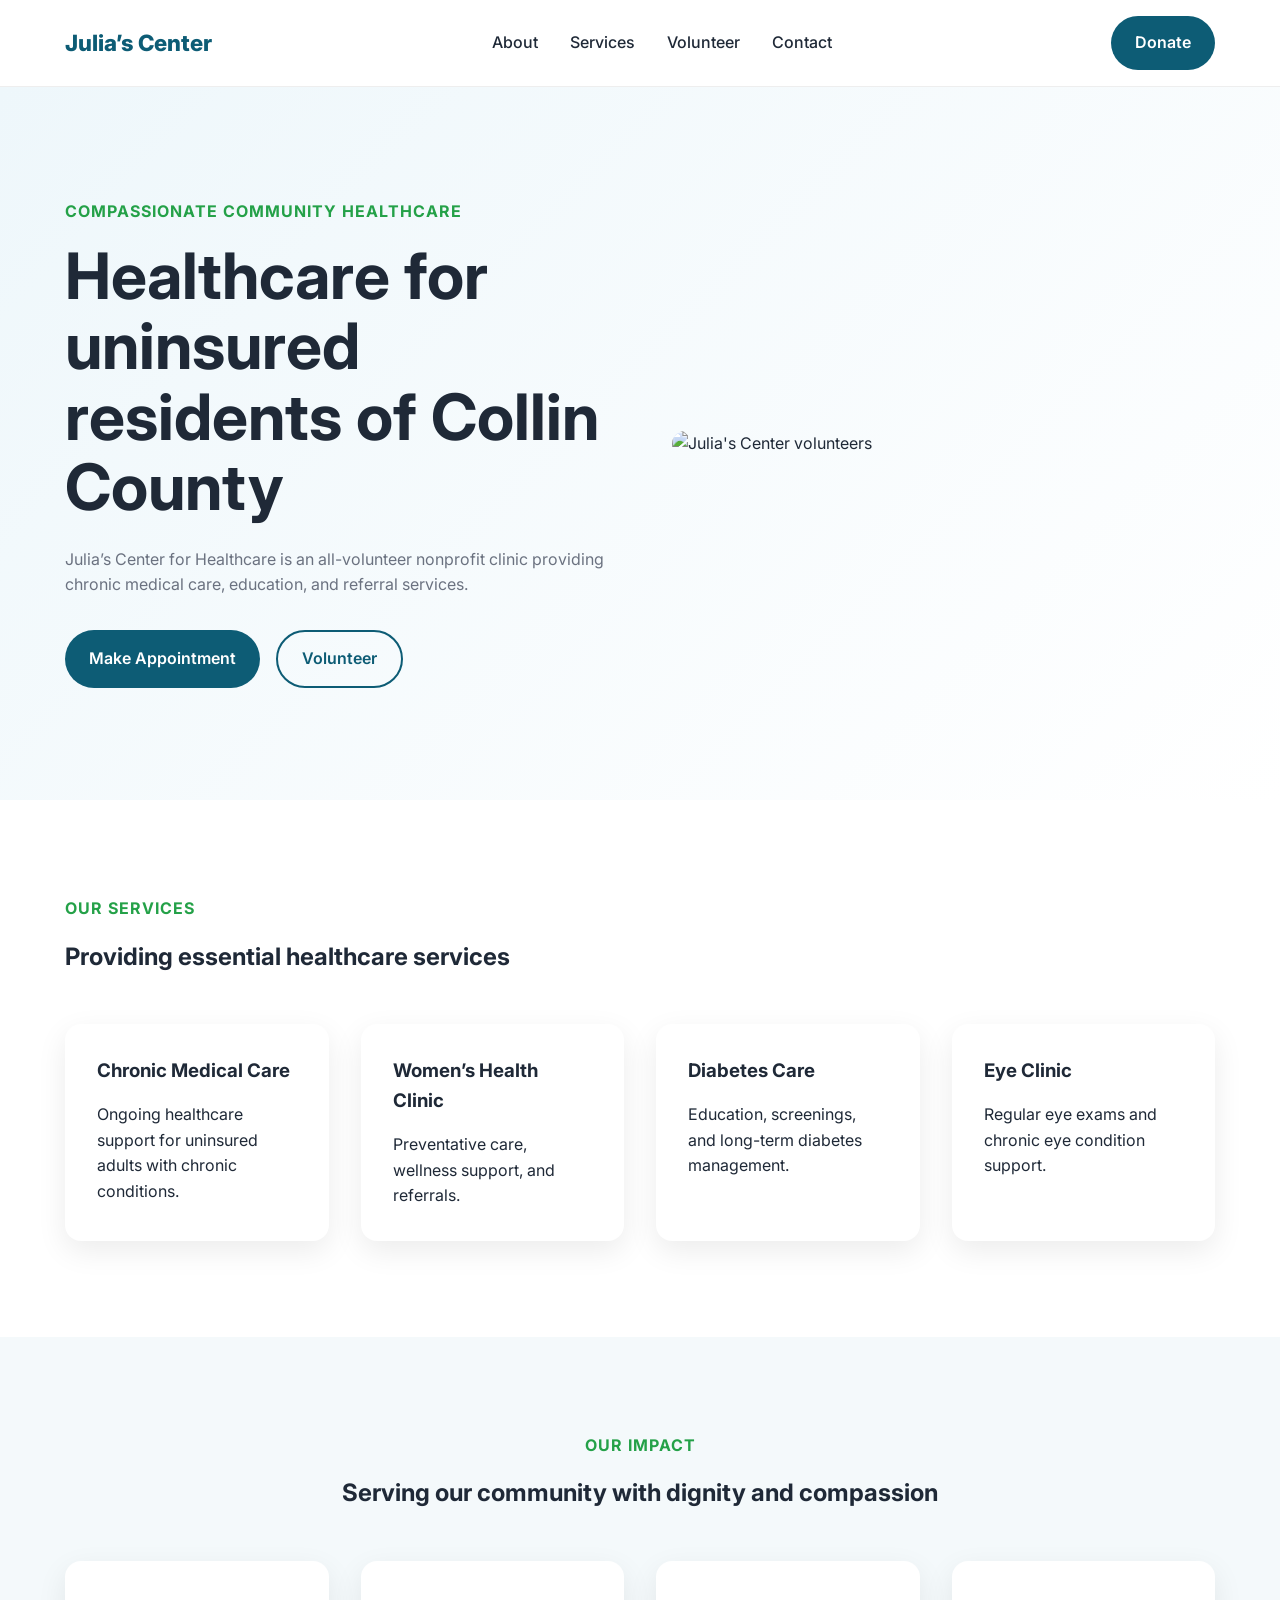
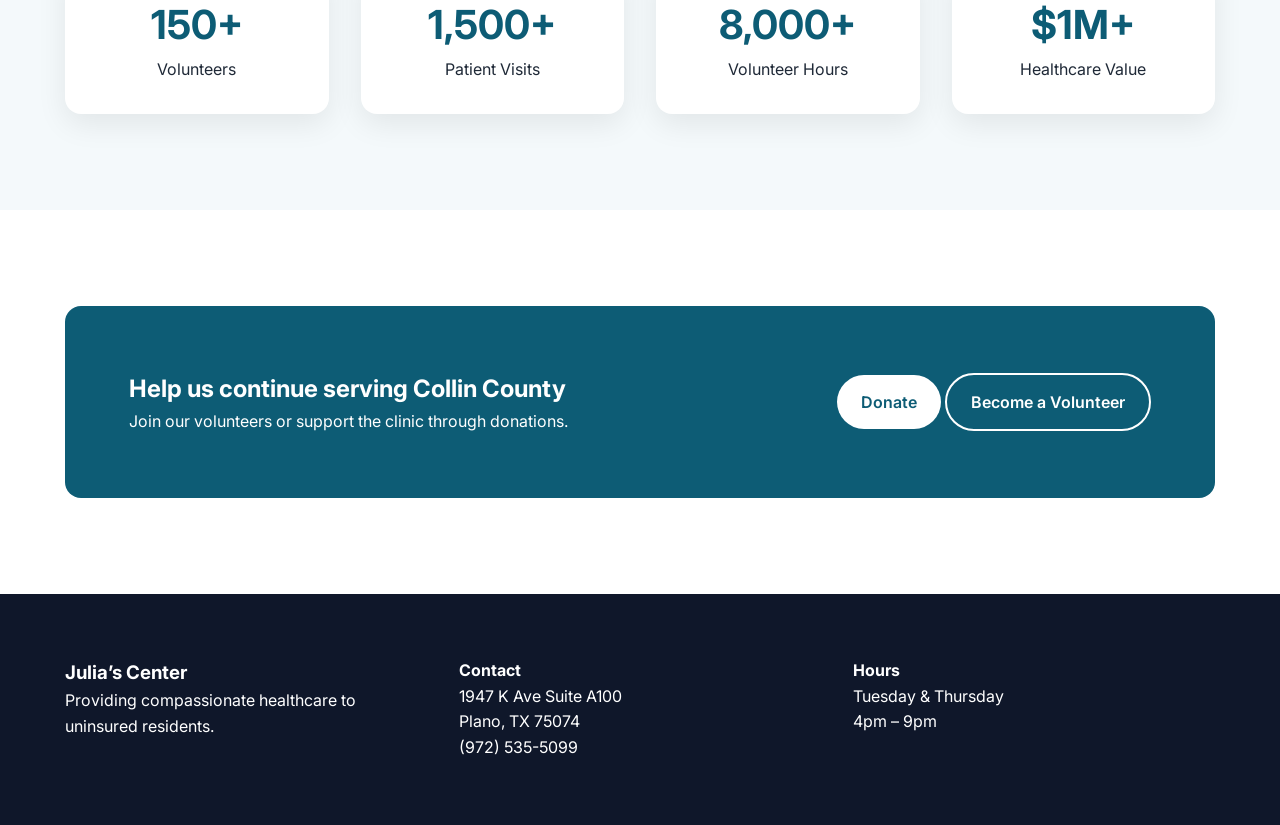
==== index.html @ eb153f50 "Add website files" ====
<!DOCTYPE html>
<html lang="en">
<head>
  <meta charset="UTF-8" />
  <meta
    name="viewport"
    content="width=device-width, initial-scale=1.0"
  />

  <title>Julia's Center for Healthcare</title>

  <meta
    name="description"
    content="Healthcare for uninsured residents of Collin County."
  />

  <link rel="preconnect" href="https://fonts.googleapis.com">
  <link rel="preconnect" href="https://fonts.gstatic.com" crossorigin>

  <link
    href="https://fonts.googleapis.com/css2?family=Inter:wght@400;500;600;700;800&display=swap"
    rel="stylesheet"
  />

  <link rel="stylesheet" href="styles.css" />
</head>

<body>

  <!-- HEADER -->
  <header class="header">
    <div class="container nav-wrapper">

      <a href="#" class="logo">
        Julia’s Center
      </a>

      <nav class="nav">
        <a href="#">About</a>
        <a href="#">Services</a>
        <a href="#">Volunteer</a>
        <a href="#">Contact</a>
      </nav>

      <a href="#" class="btn btn-primary">
        Donate
      </a>

    </div>
  </header>

  <!-- HERO -->
  <section class="hero">

    <div class="container hero-grid">

      <div class="hero-content">

        <span class="eyebrow">
          Compassionate Community Healthcare
        </span>

        <h1>
          Healthcare for uninsured residents of Collin County
        </h1>

        <p>
          Julia’s Center for Healthcare is an all-volunteer nonprofit clinic
          providing chronic medical care, education, and referral services.
        </p>

        <div class="hero-buttons">
          <a href="#" class="btn btn-primary">
            Make Appointment
          </a>

          <a href="#" class="btn btn-secondary">
            Volunteer
          </a>
        </div>

      </div>

      <div class="hero-image">
        <img
          src="images/clinic.jpg"
          alt="Julia's Center volunteers"
        />
      </div>

    </div>

  </section>

  <!-- SERVICES -->
  <section class="services">

    <div class="container">

      <div class="section-heading">
        <span class="eyebrow">Our Services</span>

        <h2>
          Providing essential healthcare services
        </h2>
      </div>

      <div class="service-grid">

        <article class="card">
          <h3>Chronic Medical Care</h3>

          <p>
            Ongoing healthcare support for uninsured adults with chronic conditions.
          </p>
        </article>

        <article class="card">
          <h3>Women’s Health Clinic</h3>

          <p>
            Preventative care, wellness support, and referrals.
          </p>
        </article>

        <article class="card">
          <h3>Diabetes Care</h3>

          <p>
            Education, screenings, and long-term diabetes management.
          </p>
        </article>

        <article class="card">
          <h3>Eye Clinic</h3>

          <p>
            Regular eye exams and chronic eye condition support.
          </p>
        </article>

      </div>

    </div>

  </section>

  <!-- IMPACT -->
  <section class="impact">

    <div class="container">

      <div class="section-heading center">
        <span class="eyebrow">Our Impact</span>

        <h2>
          Serving our community with dignity and compassion
        </h2>
      </div>

      <div class="stats-grid">

        <div class="stat-card">
          <h3>150+</h3>
          <p>Volunteers</p>
        </div>

        <div class="stat-card">
          <h3>1,500+</h3>
          <p>Patient Visits</p>
        </div>

        <div class="stat-card">
          <h3>8,000+</h3>
          <p>Volunteer Hours</p>
        </div>

        <div class="stat-card">
          <h3>$1M+</h3>
          <p>Healthcare Value</p>
        </div>

      </div>

    </div>

  </section>

  <!-- CTA -->
  <section class="cta">

    <div class="container cta-box">

      <div>
        <h2>
          Help us continue serving Collin County
        </h2>

        <p>
          Join our volunteers or support the clinic through donations.
        </p>
      </div>

      <div class="cta-buttons">
        <a href="#" class="btn btn-light">
          Donate
        </a>

        <a href="#" class="btn btn-outline">
          Become a Volunteer
        </a>
      </div>

    </div>

  </section>

  <!-- FOOTER -->
  <footer class="footer">

    <div class="container footer-grid">

      <div>
        <h3>Julia’s Center</h3>

        <p>
          Providing compassionate healthcare to uninsured residents.
        </p>
      </div>

      <div>
        <h4>Contact</h4>

        <p>1947 K Ave Suite A100</p>
        <p>Plano, TX 75074</p>
        <p>(972) 535-5099</p>
      </div>

      <div>
        <h4>Hours</h4>

        <p>Tuesday & Thursday</p>
        <p>4pm – 9pm</p>
      </div>

    </div>

  </footer>

</body>
</html>
---- styles.css ----
:root {
  --primary: #0d5c75;
  --secondary: #f4f9fb;
  --accent: #24a148;
  --dark: #1f2937;
  --gray: #6b7280;
  --white: #ffffff;

  --radius: 16px;
  --shadow:
    0 10px 30px rgba(0, 0, 0, 0.08);
}

* {
  margin: 0;
  padding: 0;
  box-sizing: border-box;
}

html {
  scroll-behavior: smooth;
}

body {
  font-family: "Inter", sans-serif;
  color: var(--dark);
  line-height: 1.6;
  background: #fff;
}

img {
  width: 100%;
  display: block;
  border-radius: var(--radius);
}

a {
  text-decoration: none;
}

.container {
  width: min(1150px, 90%);
  margin-inline: auto;
}

/* HEADER */

.header {
  position: sticky;
  top: 0;
  z-index: 1000;

  background: rgba(255,255,255,0.95);
  backdrop-filter: blur(12px);

  border-bottom: 1px solid #eee;
}

.nav-wrapper {
  display: flex;
  align-items: center;
  justify-content: space-between;

  padding: 1rem 0;
}

.logo {
  font-size: 1.4rem;
  font-weight: 800;
  color: var(--primary);
}

.nav {
  display: flex;
  gap: 2rem;
}

.nav a {
  color: var(--dark);
  font-weight: 500;
}

/* BUTTONS */

.btn {
  display: inline-flex;
  align-items: center;
  justify-content: center;

  padding: 0.9rem 1.5rem;
  border-radius: 999px;

  font-weight: 600;

  transition: 0.3s ease;
}

.btn-primary {
  background: var(--primary);
  color: white;
}

.btn-primary:hover {
  background: #09485d;
}

.btn-secondary {
  border: 2px solid var(--primary);
  color: var(--primary);
}

.btn-light {
  background: white;
  color: var(--primary);
}

.btn-outline {
  border: 2px solid white;
  color: white;
}

/* HERO */

.hero {
  padding: 7rem 0;
  background:
    linear-gradient(
      135deg,
      #eef7fb,
      #ffffff
    );
}

.hero-grid {
  display: grid;
  grid-template-columns: 1fr 1fr;
  gap: 4rem;
  align-items: center;
}

.hero-content h1 {
  font-size: clamp(2.5rem, 5vw, 4.5rem);
  line-height: 1.1;
  margin-bottom: 1.5rem;
}

.hero-content p {
  color: var(--gray);
  margin-bottom: 2rem;
  max-width: 600px;
}

.eyebrow {
  display: inline-block;
  margin-bottom: 1rem;

  color: var(--accent);
  font-weight: 700;
  text-transform: uppercase;
  letter-spacing: 1px;
}

.hero-buttons {
  display: flex;
  gap: 1rem;
}

/* SECTIONS */

section {
  padding: 6rem 0;
}

.section-heading {
  margin-bottom: 3rem;
}

.section-heading.center {
  text-align: center;
}

/* SERVICES */

.services {
  background: white;
}

.service-grid {
  display: grid;
  grid-template-columns:
    repeat(auto-fit, minmax(250px, 1fr));

  gap: 2rem;
}

.card {
  background: white;
  padding: 2rem;
  border-radius: var(--radius);

  box-shadow: var(--shadow);

  transition: 0.3s ease;
}

.card:hover {
  transform: translateY(-5px);
}

.card h3 {
  margin-bottom: 1rem;
}

/* IMPACT */

.impact {
  background: var(--secondary);
}

.stats-grid {
  display: grid;
  grid-template-columns:
    repeat(auto-fit, minmax(200px, 1fr));

  gap: 2rem;
}

.stat-card {
  background: white;
  padding: 2rem;
  border-radius: var(--radius);
  text-align: center;

  box-shadow: var(--shadow);
}

.stat-card h3 {
  font-size: 2.5rem;
  color: var(--primary);
}

/* CTA */

.cta-box {
  background: var(--primary);
  color: white;

  border-radius: var(--radius);

  padding: 4rem;

  display: flex;
  justify-content: space-between;
  align-items: center;
  gap: 2rem;
}

/* FOOTER */

.footer {
  background: #0f172a;
  color: white;
  padding: 4rem 0;
}

.footer-grid {
  display: grid;
  grid-template-columns:
    repeat(auto-fit, minmax(250px, 1fr));

  gap: 2rem;
}

/* MOBILE */

@media (max-width: 900px) {

  .hero-grid,
  .cta-box {
    grid-template-columns: 1fr;
    flex-direction: column;
  }

  .nav {
    display: none;
  }

  .hero {
    padding: 4rem 0;
  }

  .hero-buttons {
    flex-direction: column;
  }

  .cta-buttons {
    width: 100%;
    display: flex;
    flex-direction: column;
  }

  .btn {
    width: 100%;
  }
}
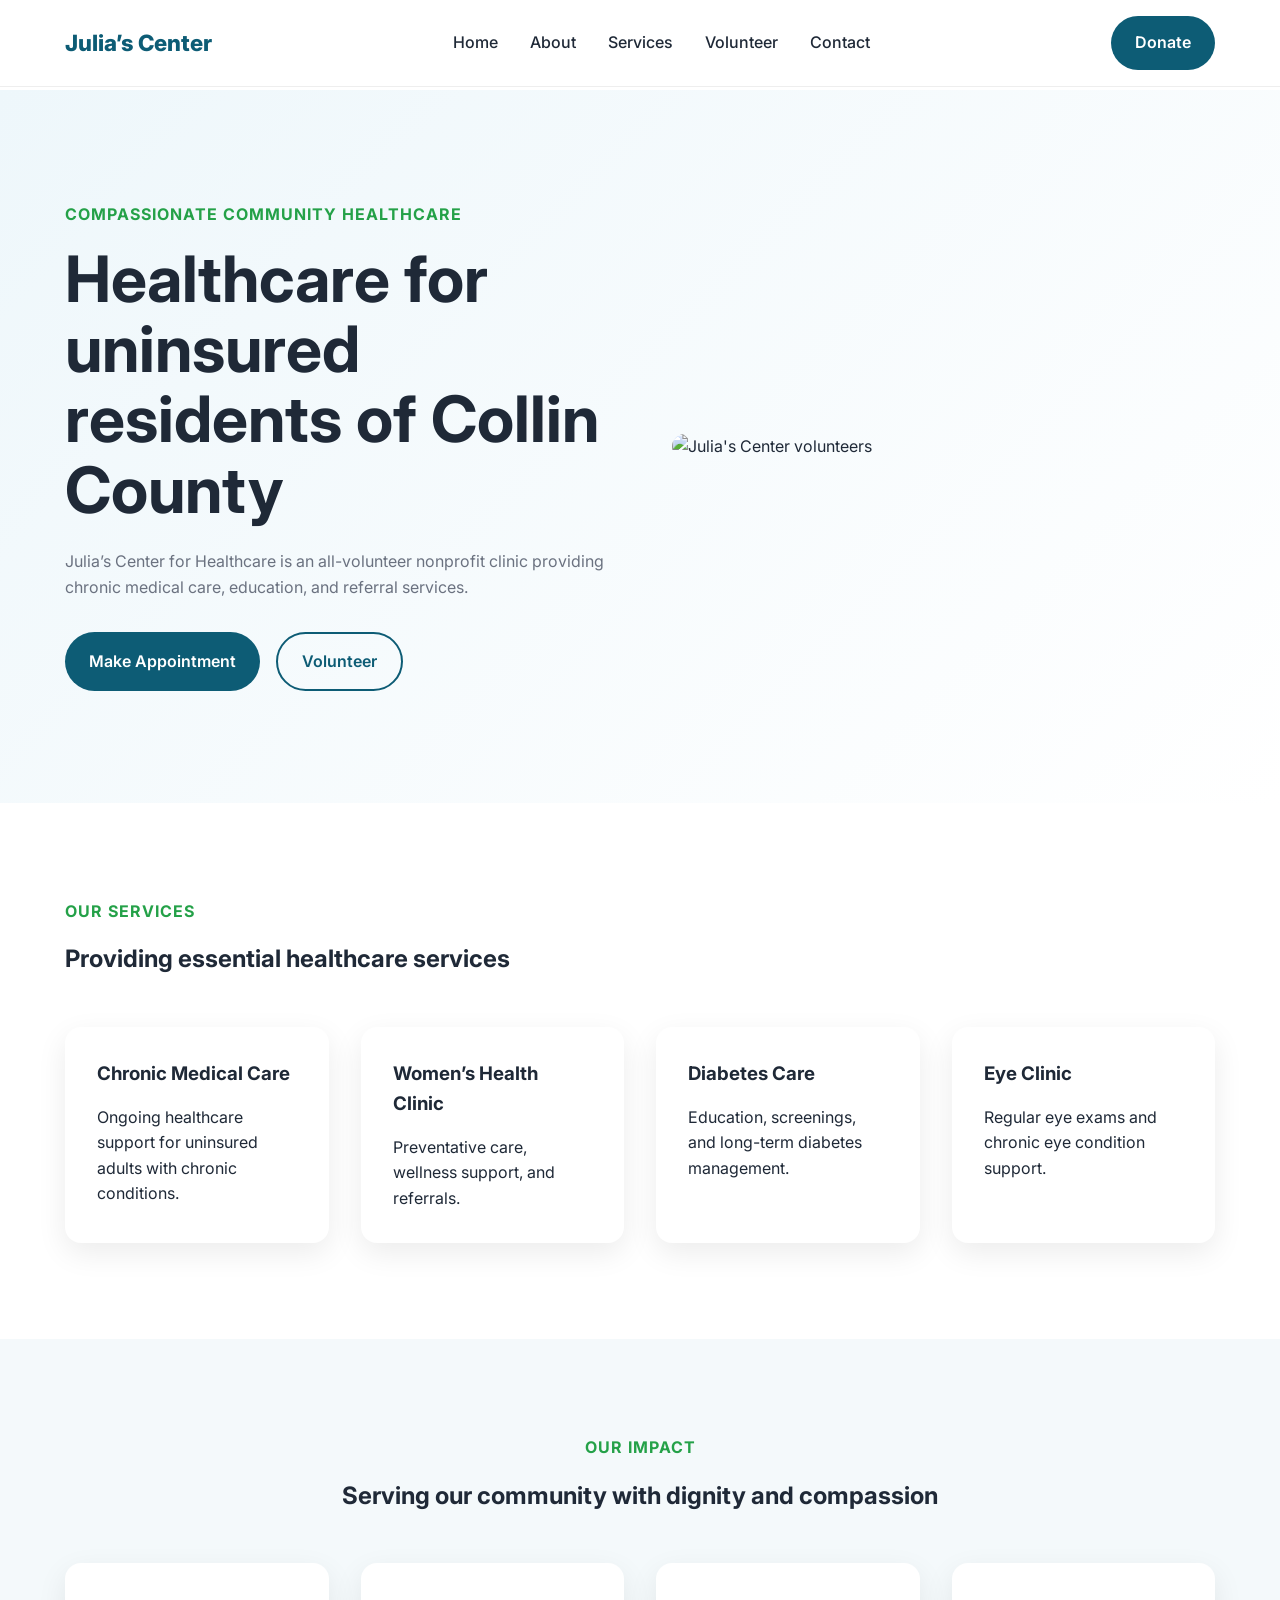
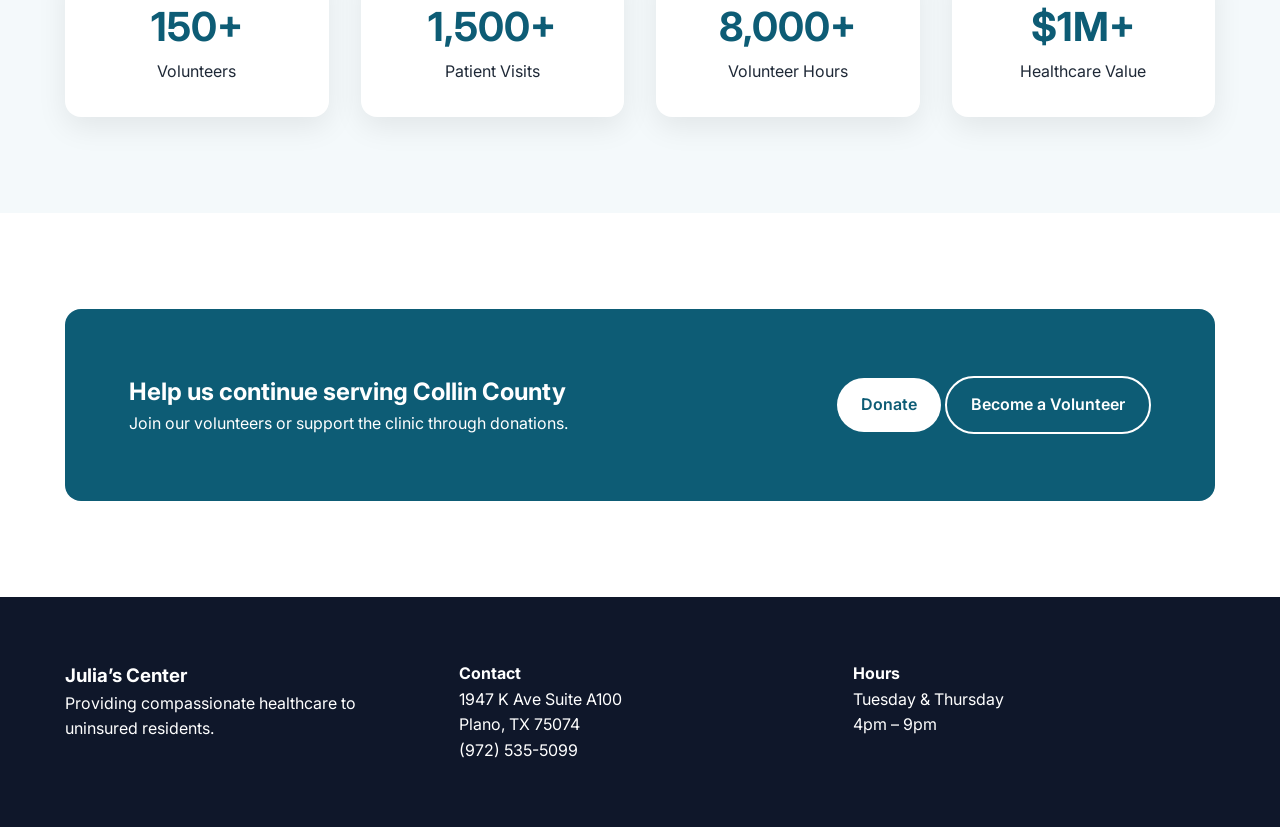
==== commit 9039cee6: "Navigation fades away" ====
--- a/index.html
+++ b/index.html
@@ -1,11 +1,10 @@
+<!-- index.html -->
+
 <!DOCTYPE html>
 <html lang="en">
 <head>
   <meta charset="UTF-8" />
-  <meta
-    name="viewport"
-    content="width=device-width, initial-scale=1.0"
-  />
+  <meta name="viewport" content="width=device-width, initial-scale=1.0"/>
 
   <title>Julia's Center for Healthcare</title>
 
@@ -14,39 +13,47 @@
     content="Healthcare for uninsured residents of Collin County."
   />
 
+  <!-- Google Font -->
   <link rel="preconnect" href="https://fonts.googleapis.com">
-  <link rel="preconnect" href="https://fonts.gstatic.com" crossorigin>
+  <link rel="preconnect" href="https://fonts.gstatic.com" crossorigin="anonymous">
 
   <link
     href="https://fonts.googleapis.com/css2?family=Inter:wght@400;500;600;700;800&display=swap"
     rel="stylesheet"
   />
 
-  <link rel="stylesheet" href="styles.css" />
+  <!-- CSS -->
+  <link rel="stylesheet" href="indexStyles.css" />
 </head>
 
 <body>
 
   <!-- HEADER -->
   <header class="header">
+
     <div class="container nav-wrapper">
 
-      <a href="#" class="logo">
+      <!-- LOGO -->
+      <a href="index.html" class="logo">
         Julia’s Center
       </a>
 
+      <!-- NAV -->
       <nav class="nav">
-        <a href="#">About</a>
-        <a href="#">Services</a>
-        <a href="#">Volunteer</a>
-        <a href="#">Contact</a>
+        <a href="index.html">Home</a>
+        <a href="about.html">About</a>
+        <a href="services.html">Services</a>
+        <a href="volunteer.html">Volunteer</a>
+        <a href="contact.html">Contact</a>
       </nav>
 
-      <a href="#" class="btn btn-primary">
+      <!-- BUTTON -->
+      <a href="donate.html" class="btn btn-primary">
         Donate
       </a>
 
     </div>
+
   </header>
 
   <!-- HERO -->
@@ -70,22 +77,27 @@
         </p>
 
         <div class="hero-buttons">
-          <a href="#" class="btn btn-primary">
+
+          <a href="contact.html" class="btn btn-primary">
             Make Appointment
           </a>
 
-          <a href="#" class="btn btn-secondary">
+          <a href="volunteer.html" class="btn btn-secondary">
             Volunteer
           </a>
-        </div>
-
-      </div>
-
+
+        </div>
+
+      </div>
+
+      <!-- IMAGE -->
       <div class="hero-image">
+
         <img
           src="images/clinic.jpg"
           alt="Julia's Center volunteers"
         />
+
       </div>
 
     </div>
@@ -98,11 +110,15 @@
     <div class="container">
 
       <div class="section-heading">
-        <span class="eyebrow">Our Services</span>
+
+        <span class="eyebrow">
+          Our Services
+        </span>
 
         <h2>
           Providing essential healthcare services
         </h2>
+
       </div>
 
       <div class="service-grid">
@@ -111,7 +127,8 @@
           <h3>Chronic Medical Care</h3>
 
           <p>
-            Ongoing healthcare support for uninsured adults with chronic conditions.
+            Ongoing healthcare support for uninsured adults
+            with chronic conditions.
           </p>
         </article>
 
@@ -151,11 +168,15 @@
     <div class="container">
 
       <div class="section-heading center">
-        <span class="eyebrow">Our Impact</span>
+
+        <span class="eyebrow">
+          Our Impact
+        </span>
 
         <h2>
           Serving our community with dignity and compassion
         </h2>
+
       </div>
 
       <div class="stats-grid">
@@ -192,6 +213,7 @@
     <div class="container cta-box">
 
       <div>
+
         <h2>
           Help us continue serving Collin County
         </h2>
@@ -199,16 +221,19 @@
         <p>
           Join our volunteers or support the clinic through donations.
         </p>
+
       </div>
 
       <div class="cta-buttons">
-        <a href="#" class="btn btn-light">
+
+        <a href="donate.html" class="btn btn-light">
           Donate
         </a>
 
-        <a href="#" class="btn btn-outline">
+        <a href="volunteer.html" class="btn btn-outline">
           Become a Volunteer
         </a>
+
       </div>
 
     </div>
@@ -221,31 +246,40 @@
     <div class="container footer-grid">
 
       <div>
+
         <h3>Julia’s Center</h3>
 
         <p>
           Providing compassionate healthcare to uninsured residents.
         </p>
-      </div>
-
-      <div>
+
+      </div>
+
+      <div>
+
         <h4>Contact</h4>
 
         <p>1947 K Ave Suite A100</p>
         <p>Plano, TX 75074</p>
         <p>(972) 535-5099</p>
-      </div>
-
-      <div>
+
+      </div>
+
+      <div>
+
         <h4>Hours</h4>
 
         <p>Tuesday & Thursday</p>
         <p>4pm – 9pm</p>
+
       </div>
 
     </div>
 
   </footer>
+
+  <!-- JS -->
+  <script src="navigationActions.js"></script>
 
 </body>
 </html>
--- a/indexStyles.css
+++ b/indexStyles.css
@@ -0,0 +1,376 @@
+/* indexStyles.css */
+
+:root {
+  --primary: #0d5c75;
+  --secondary: #f4f9fb;
+  --accent: #24a148;
+  --dark: #1f2937;
+  --gray: #6b7280;
+  --white: #ffffff;
+
+  --radius: 16px;
+
+  --shadow:
+    0 10px 30px rgba(0, 0, 0, 0.08);
+}
+
+/* RESET */
+
+* {
+  margin: 0;
+  padding: 0;
+  box-sizing: border-box;
+}
+
+html {
+  scroll-behavior: smooth;
+}
+
+body {
+  font-family: "Inter", sans-serif;
+  color: var(--dark);
+  line-height: 1.6;
+  background: #fff;
+
+  /* prevents fixed header overlap */
+  padding-top: 90px;
+}
+
+img {
+  width: 100%;
+  display: block;
+  border-radius: var(--radius);
+}
+
+a {
+  text-decoration: none;
+}
+
+.container {
+  width: min(1150px, 90%);
+  margin-inline: auto;
+}
+
+/* HEADER */
+
+.header {
+  position: fixed;
+
+  top: 0;
+  left: 0;
+
+  width: 100%;
+
+  z-index: 1000;
+
+  background: rgba(255,255,255,0.95);
+
+  backdrop-filter: blur(12px);
+
+  border-bottom: 1px solid #eee;
+
+  transition:
+    transform 0.35s ease,
+    background 0.3s ease;
+}
+
+/* hide on scroll */
+.header.hide {
+  transform: translateY(-100%);
+}
+
+/* show when hovered */
+.header:hover {
+  transform: translateY(0);
+}
+
+.nav-wrapper {
+  display: flex;
+
+  align-items: center;
+  justify-content: space-between;
+
+  padding: 1rem 0;
+}
+
+.logo {
+  font-size: 1.4rem;
+  font-weight: 800;
+
+  color: var(--primary);
+}
+
+.nav {
+  display: flex;
+  gap: 2rem;
+}
+
+.nav a {
+  color: var(--dark);
+  font-weight: 500;
+
+  transition: 0.2s ease;
+}
+
+.nav a:hover {
+  color: var(--primary);
+}
+
+/* BUTTONS */
+
+.btn {
+  display: inline-flex;
+
+  align-items: center;
+  justify-content: center;
+
+  padding: 0.9rem 1.5rem;
+
+  border-radius: 999px;
+
+  font-weight: 600;
+
+  transition: 0.3s ease;
+}
+
+.btn-primary {
+  background: var(--primary);
+  color: white;
+}
+
+.btn-primary:hover {
+  background: #09485d;
+}
+
+.btn-secondary {
+  border: 2px solid var(--primary);
+  color: var(--primary);
+}
+
+.btn-secondary:hover {
+  background: var(--primary);
+  color: white;
+}
+
+.btn-light {
+  background: white;
+  color: var(--primary);
+}
+
+.btn-outline {
+  border: 2px solid white;
+  color: white;
+}
+
+/* HERO */
+
+.hero {
+  padding: 7rem 0;
+
+  background:
+    linear-gradient(
+      135deg,
+      #eef7fb,
+      #ffffff
+    );
+}
+
+.hero-grid {
+  display: grid;
+
+  grid-template-columns: 1fr 1fr;
+
+  gap: 4rem;
+
+  align-items: center;
+}
+
+.hero-content h1 {
+  font-size: clamp(2.5rem, 5vw, 4.5rem);
+
+  line-height: 1.1;
+
+  margin-bottom: 1.5rem;
+}
+
+.hero-content p {
+  color: var(--gray);
+
+  margin-bottom: 2rem;
+
+  max-width: 600px;
+}
+
+.eyebrow {
+  display: inline-block;
+
+  margin-bottom: 1rem;
+
+  color: var(--accent);
+
+  font-weight: 700;
+
+  text-transform: uppercase;
+
+  letter-spacing: 1px;
+}
+
+.hero-buttons {
+  display: flex;
+  gap: 1rem;
+}
+
+/* SECTIONS */
+
+section {
+  padding: 6rem 0;
+}
+
+.section-heading {
+  margin-bottom: 3rem;
+}
+
+.section-heading.center {
+  text-align: center;
+}
+
+/* SERVICES */
+
+.services {
+  background: white;
+}
+
+.service-grid {
+  display: grid;
+
+  grid-template-columns:
+    repeat(auto-fit, minmax(250px, 1fr));
+
+  gap: 2rem;
+}
+
+.card {
+  background: white;
+
+  padding: 2rem;
+
+  border-radius: var(--radius);
+
+  box-shadow: var(--shadow);
+
+  transition: 0.3s ease;
+}
+
+.card:hover {
+  transform: translateY(-5px);
+}
+
+.card h3 {
+  margin-bottom: 1rem;
+}
+
+/* IMPACT */
+
+.impact {
+  background: var(--secondary);
+}
+
+.stats-grid {
+  display: grid;
+
+  grid-template-columns:
+    repeat(auto-fit, minmax(200px, 1fr));
+
+  gap: 2rem;
+}
+
+.stat-card {
+  background: white;
+
+  padding: 2rem;
+
+  border-radius: var(--radius);
+
+  text-align: center;
+
+  box-shadow: var(--shadow);
+}
+
+.stat-card h3 {
+  font-size: 2.5rem;
+  color: var(--primary);
+}
+
+/* CTA */
+
+.cta-box {
+  background: var(--primary);
+
+  color: white;
+
+  border-radius: var(--radius);
+
+  padding: 4rem;
+
+  display: flex;
+
+  justify-content: space-between;
+  align-items: center;
+
+  gap: 2rem;
+}
+
+/* FOOTER */
+
+.footer {
+  background: #0f172a;
+
+  color: white;
+
+  padding: 4rem 0;
+}
+
+.footer-grid {
+  display: grid;
+
+  grid-template-columns:
+    repeat(auto-fit, minmax(250px, 1fr));
+
+  gap: 2rem;
+}
+
+/* MOBILE */
+
+@media (max-width: 900px) {
+
+  .hero-grid,
+  .cta-box {
+    grid-template-columns: 1fr;
+
+    flex-direction: column;
+  }
+
+  .nav {
+    display: none;
+  }
+
+  .hero {
+    padding: 4rem 0;
+  }
+
+  .hero-buttons {
+    flex-direction: column;
+  }
+
+  .cta-buttons {
+    width: 100%;
+
+    display: flex;
+
+    flex-direction: column;
+  }
+
+  .btn {
+    width: 100%;
+  }
+}
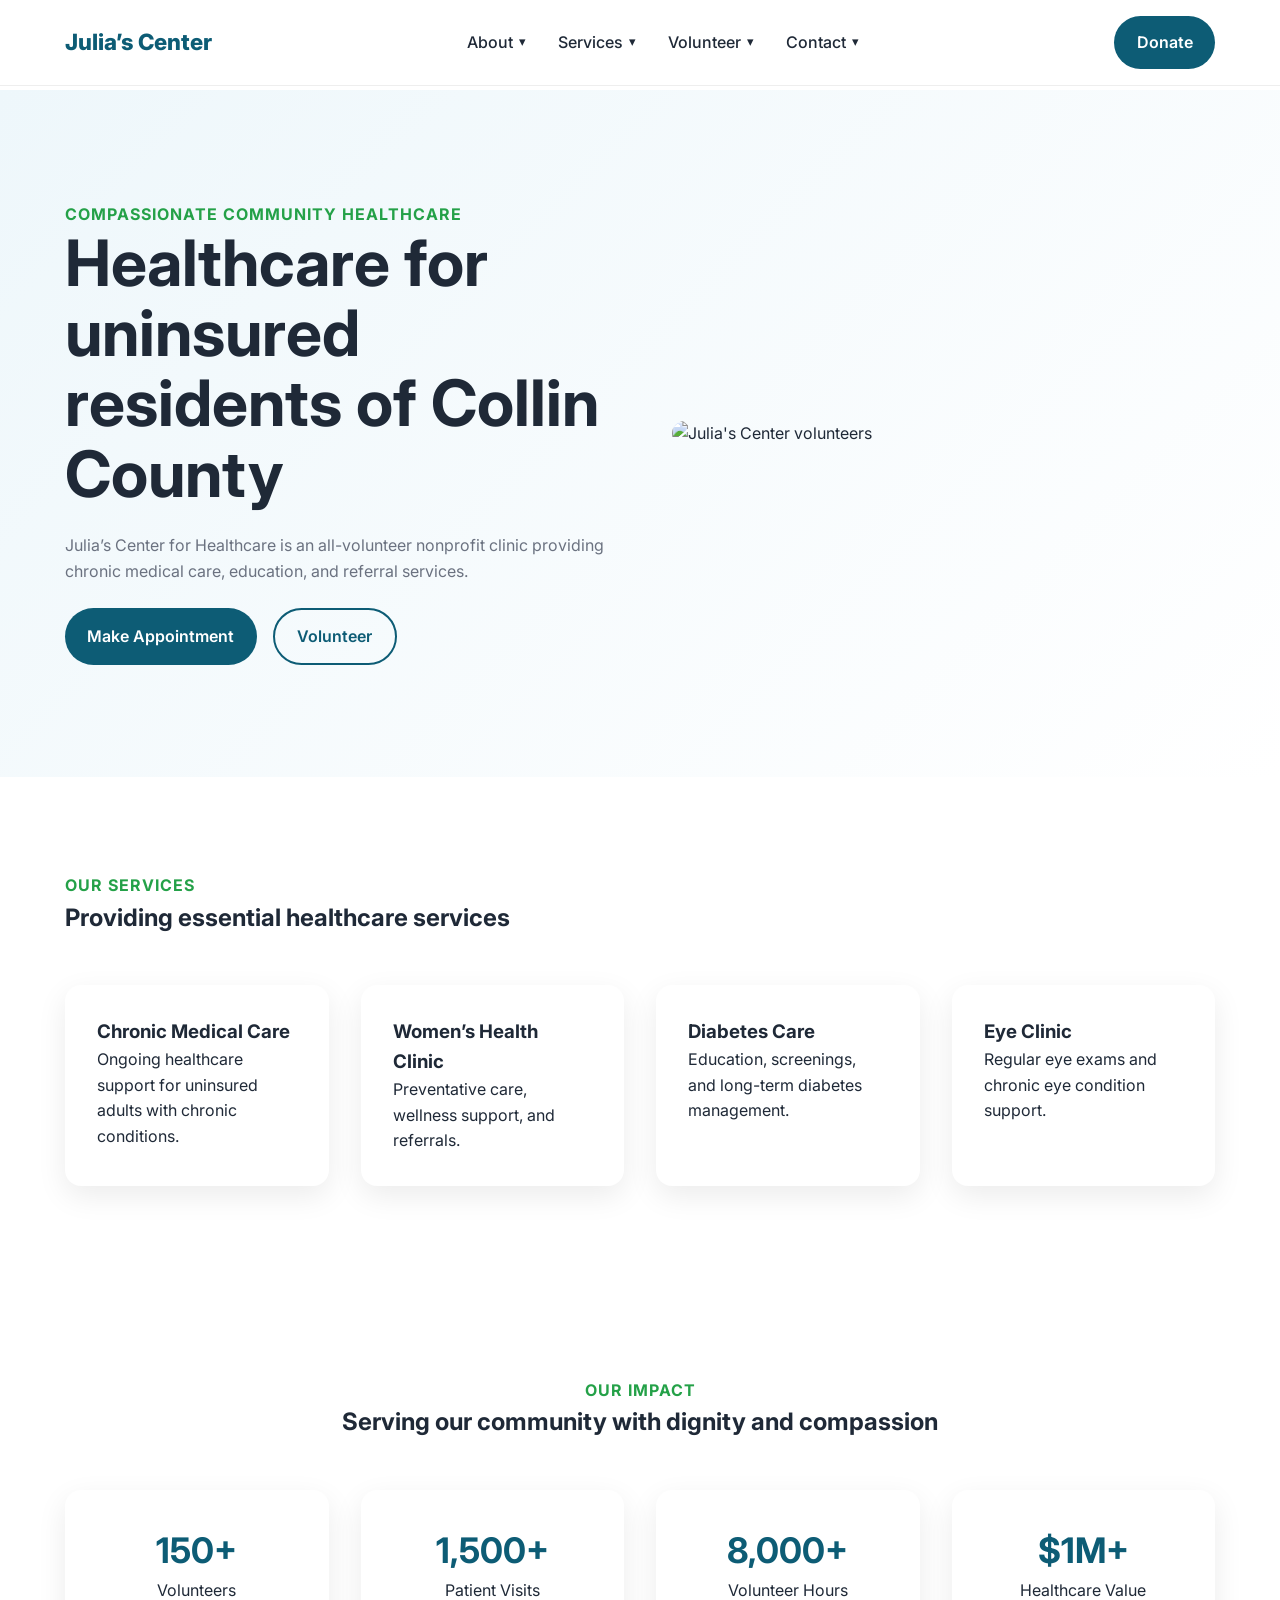
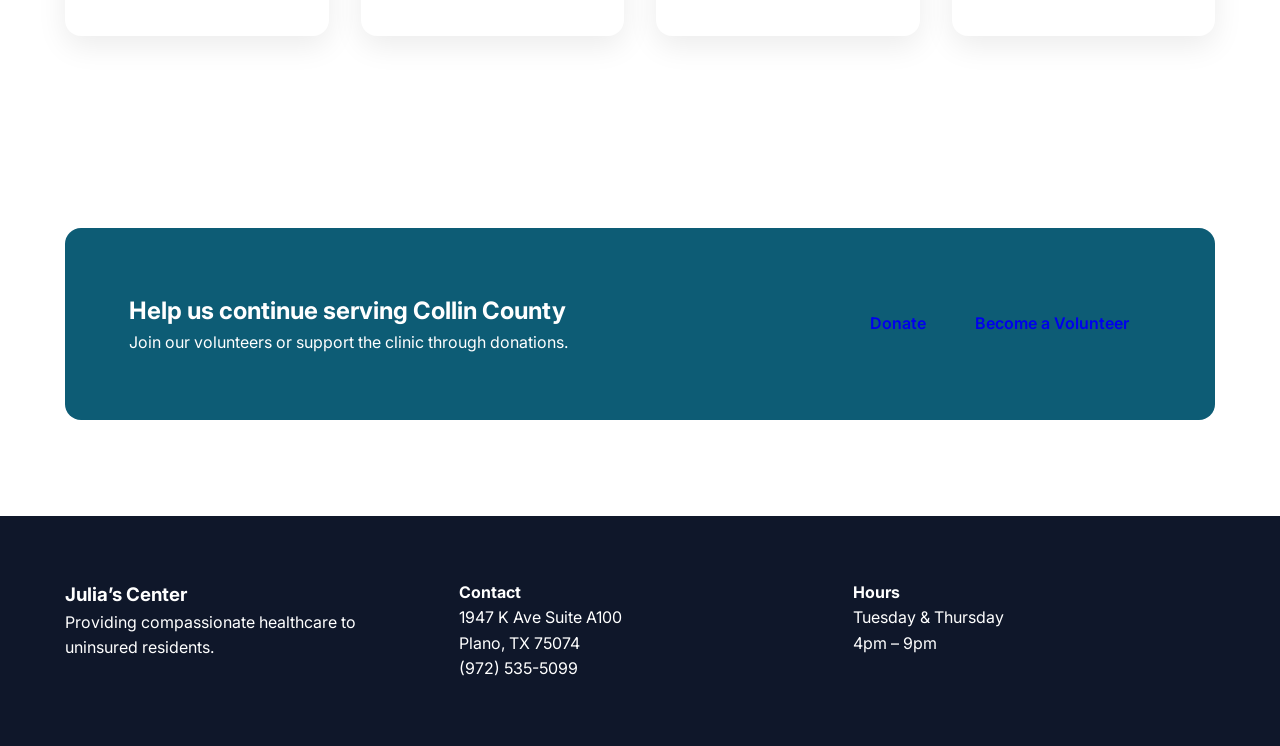
==== commit aaf2f8e6: "Creating services.html , updating indexStyles sheet and index.html, adding drop down menu functional" ====
--- a/index.html
+++ b/index.html
@@ -38,14 +38,71 @@
         Julia’s Center
       </a>
 
-      <!-- NAV -->
-      <nav class="nav">
-        <a href="index.html">Home</a>
-        <a href="about.html">About</a>
-        <a href="services.html">Services</a>
-        <a href="volunteer.html">Volunteer</a>
-        <a href="contact.html">Contact</a>
-      </nav>
+<!-- NAVIGATION -->
+<nav class="nav">
+
+  <!-- ABOUT -->
+  <div class="dropdown">
+
+    <a href="about.html" class="dropdown-link">
+      About
+    </a>
+
+    <div class="dropdown-menu">
+      <a href="#">Our Mission</a>
+      <a href="#">Our History</a>
+      <a href="#">Leadership</a>
+    </div>
+
+  </div>
+
+  <!-- SERVICES -->
+  <div class="dropdown">
+
+    <a href="services.html" class="dropdown-link">
+      Services
+    </a>
+
+    <div class="dropdown-menu">
+      <a href="services.html">Chronic Care</a>
+      <a href="services.html">Women's Health</a>
+      <a href="services.html">Diabetes Care</a>
+      <a href="services.html">Eye Clinic</a>
+    </div>
+
+  </div>
+
+  <!-- VOLUNTEER -->
+  <div class="dropdown">
+
+    <a href="volunteer.html" class="dropdown-link">
+      Volunteer
+    </a>
+
+    <div class="dropdown-menu">
+      <a href="volunteer.html">Medical Volunteers</a>
+      <a href="volunteer.html">Community Support</a>
+      <a href="volunteer.html">Donate Time</a>
+    </div>
+
+  </div>
+
+  <!-- CONTACT -->
+  <div class="dropdown">
+
+    <a href="contact.html" class="dropdown-link">
+      Contact
+    </a>
+
+    <div class="dropdown-menu">
+      <a href="contact.html">Location</a>
+      <a href="contact.html">Hours</a>
+      <a href="contact.html">Appointments</a>
+    </div>
+
+  </div>
+
+</nav>
 
       <!-- BUTTON -->
       <a href="donate.html" class="btn btn-primary">
--- a/indexStyles.css
+++ b/indexStyles.css
@@ -1,5 +1,3 @@
-/* indexStyles.css */
-
 :root {
   --primary: #0d5c75;
   --secondary: #f4f9fb;
@@ -9,13 +7,10 @@
   --white: #ffffff;
 
   --radius: 16px;
-
-  --shadow:
-    0 10px 30px rgba(0, 0, 0, 0.08);
+  --shadow: 0 10px 30px rgba(0, 0, 0, 0.08);
 }
 
 /* RESET */
-
 * {
   margin: 0;
   padding: 0;
@@ -31,9 +26,11 @@
   color: var(--dark);
   line-height: 1.6;
   background: #fff;
-
-  /* prevents fixed header overlap */
   padding-top: 90px;
+}
+
+a {
+  text-decoration: none;
 }
 
 img {
@@ -42,61 +39,38 @@
   border-radius: var(--radius);
 }
 
-a {
-  text-decoration: none;
-}
-
 .container {
   width: min(1150px, 90%);
   margin-inline: auto;
 }
 
 /* HEADER */
-
 .header {
   position: fixed;
-
   top: 0;
-  left: 0;
-
   width: 100%;
-
   z-index: 1000;
-
   background: rgba(255,255,255,0.95);
-
   backdrop-filter: blur(12px);
-
   border-bottom: 1px solid #eee;
-
-  transition:
-    transform 0.35s ease,
-    background 0.3s ease;
-}
-
-/* hide on scroll */
+  transition: transform 0.35s ease;
+}
+
 .header.hide {
   transform: translateY(-100%);
 }
 
-/* show when hovered */
-.header:hover {
-  transform: translateY(0);
-}
-
+/* NAV */
 .nav-wrapper {
   display: flex;
-
-  align-items: center;
   justify-content: space-between;
-
+  align-items: center;
   padding: 1rem 0;
 }
 
 .logo {
+  font-weight: 800;
   font-size: 1.4rem;
-  font-weight: 800;
-
   color: var(--primary);
 }
 
@@ -108,29 +82,79 @@
 .nav a {
   color: var(--dark);
   font-weight: 500;
-
+}
+
+.nav a:hover {
+  color: var(--primary);
+}
+
+/* DROPDOWN */
+.dropdown {
+  position: relative;
+}
+
+.dropdown-link {
+  display: inline-flex;
+  align-items: center;
+  gap: 6px;
+  color: var(--dark);
+  font-weight: 500;
+}
+
+.dropdown-link::after {
+  content: "▾";
+  font-size: 0.8rem;
+  transition: transform 0.2s ease;
+}
+
+.dropdown:hover .dropdown-link::after {
+  transform: rotate(180deg);
+}
+
+.dropdown-menu {
+  position: absolute;
+  top: 140%;
+  left: 0;
+  min-width: 200px;
+
+  background: #fff;
+  border-radius: 12px;
+  box-shadow: var(--shadow);
+
+  padding: 0.6rem;
+
+  opacity: 0;
+  visibility: hidden;
+  transform: translateY(10px);
   transition: 0.2s ease;
 }
 
-.nav a:hover {
+.dropdown:hover .dropdown-menu {
+  opacity: 1;
+  visibility: visible;
+  transform: translateY(0);
+}
+
+.dropdown-menu a {
+  display: block;
+  padding: 0.7rem 1rem;
+  border-radius: 10px;
+  color: var(--dark);
+}
+
+.dropdown-menu a:hover {
+  background: var(--secondary);
   color: var(--primary);
 }
 
 /* BUTTONS */
-
 .btn {
   display: inline-flex;
-
   align-items: center;
   justify-content: center;
-
-  padding: 0.9rem 1.5rem;
-
+  padding: 0.85rem 1.4rem;
   border-radius: 999px;
-
   font-weight: 600;
-
-  transition: 0.3s ease;
 }
 
 .btn-primary {
@@ -152,67 +176,28 @@
   color: white;
 }
 
-.btn-light {
-  background: white;
-  color: var(--primary);
-}
-
-.btn-outline {
-  border: 2px solid white;
-  color: white;
-}
-
 /* HERO */
-
 .hero {
   padding: 7rem 0;
-
-  background:
-    linear-gradient(
-      135deg,
-      #eef7fb,
-      #ffffff
-    );
+  background: linear-gradient(135deg, #eef7fb, #fff);
 }
 
 .hero-grid {
   display: grid;
-
   grid-template-columns: 1fr 1fr;
-
   gap: 4rem;
-
   align-items: center;
 }
 
 .hero-content h1 {
   font-size: clamp(2.5rem, 5vw, 4.5rem);
-
   line-height: 1.1;
-
-  margin-bottom: 1.5rem;
 }
 
 .hero-content p {
   color: var(--gray);
-
-  margin-bottom: 2rem;
-
+  margin: 1.5rem 0;
   max-width: 600px;
-}
-
-.eyebrow {
-  display: inline-block;
-
-  margin-bottom: 1rem;
-
-  color: var(--accent);
-
-  font-weight: 700;
-
-  text-transform: uppercase;
-
-  letter-spacing: 1px;
 }
 
 .hero-buttons {
@@ -221,7 +206,6 @@
 }
 
 /* SECTIONS */
-
 section {
   padding: 6rem 0;
 }
@@ -234,143 +218,84 @@
   text-align: center;
 }
 
-/* SERVICES */
-
-.services {
-  background: white;
-}
-
-.service-grid {
+.eyebrow {
+  color: var(--accent);
+  font-weight: 700;
+  text-transform: uppercase;
+  letter-spacing: 1px;
+}
+
+/* GRIDS */
+.service-grid,
+.stats-grid {
   display: grid;
-
-  grid-template-columns:
-    repeat(auto-fit, minmax(250px, 1fr));
-
   gap: 2rem;
-}
-
-.card {
-  background: white;
-
+  grid-template-columns: repeat(auto-fit, minmax(220px, 1fr));
+}
+
+/* CARDS */
+.card,
+.stat-card {
+  background: #fff;
   padding: 2rem;
-
   border-radius: var(--radius);
-
   box-shadow: var(--shadow);
-
-  transition: 0.3s ease;
 }
 
 .card:hover {
   transform: translateY(-5px);
 }
 
-.card h3 {
-  margin-bottom: 1rem;
-}
-
-/* IMPACT */
-
-.impact {
-  background: var(--secondary);
-}
-
-.stats-grid {
-  display: grid;
-
-  grid-template-columns:
-    repeat(auto-fit, minmax(200px, 1fr));
-
-  gap: 2rem;
-}
-
 .stat-card {
-  background: white;
-
-  padding: 2rem;
-
-  border-radius: var(--radius);
-
   text-align: center;
-
-  box-shadow: var(--shadow);
 }
 
 .stat-card h3 {
-  font-size: 2.5rem;
+  font-size: 2.2rem;
   color: var(--primary);
 }
 
 /* CTA */
-
 .cta-box {
   background: var(--primary);
-
   color: white;
-
+  padding: 4rem;
   border-radius: var(--radius);
-
-  padding: 4rem;
-
   display: flex;
-
   justify-content: space-between;
   align-items: center;
-
   gap: 2rem;
 }
 
 /* FOOTER */
-
 .footer {
   background: #0f172a;
-
   color: white;
-
   padding: 4rem 0;
 }
 
 .footer-grid {
   display: grid;
-
-  grid-template-columns:
-    repeat(auto-fit, minmax(250px, 1fr));
-
   gap: 2rem;
+  grid-template-columns: repeat(auto-fit, minmax(250px, 1fr));
 }
 
 /* MOBILE */
-
 @media (max-width: 900px) {
-
-  .hero-grid,
-  .cta-box {
+  .hero-grid {
     grid-template-columns: 1fr;
-
-    flex-direction: column;
   }
 
   .nav {
     display: none;
   }
 
-  .hero {
-    padding: 4rem 0;
-  }
-
   .hero-buttons {
     flex-direction: column;
   }
 
-  .cta-buttons {
-    width: 100%;
-
-    display: flex;
-
+  .cta-box {
     flex-direction: column;
-  }
-
-  .btn {
-    width: 100%;
+    text-align: center;
   }
 }
